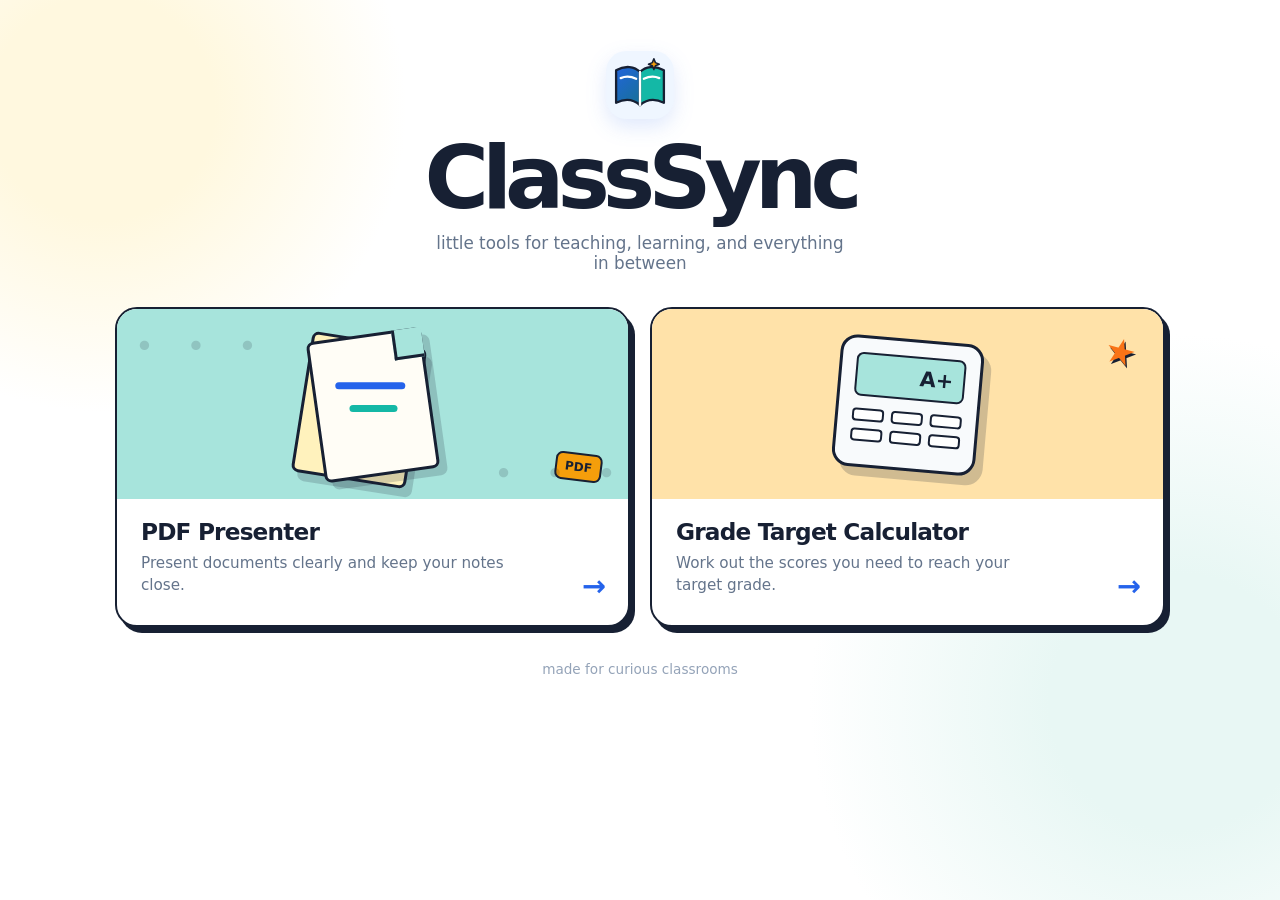
==== index.html @ af934e6d "Imported two different apps into a central hub called ClassSync" ====
<!doctype html>
<html lang="en">
  <head>
    <meta charset="UTF-8" />
    <meta name="viewport" content="width=device-width, initial-scale=1.0" />
    <meta
      name="description"
      content="ClassSync - a central hub for classroom and teaching tools."
    />
    <title>ClassSync</title>
    <link rel="icon" type="image/svg+xml" href="assets/classsync-logo.svg" />
    <link rel="stylesheet" href="styles.css" />
  </head>
  <body>
    <main class="hub">
      <header class="hub__header">
        <img
          class="hub__logo"
          src="assets/classsync-logo.svg"
          alt="ClassSync learning logo"
        />
        <h1>ClassSync</h1>
        <p>little tools for teaching, learning, and everything in between</p>
      </header>

      <section class="tool-grid" aria-label="ClassSync tools">
        <a class="tool-card tool-card--presenter" href="PDF%20Presenter/index.html">
          <span class="tool-card__art" aria-hidden="true">
            <span class="paper paper--back"></span>
            <span class="paper paper--front">
              <span class="paper__line"></span>
              <span class="paper__line paper__line--short"></span>
              <span class="paper__fold"></span>
            </span>
            <span class="tool-card__badge">PDF</span>
          </span>
          <span class="tool-card__content">
            <span class="tool-card__title">PDF Presenter</span>
            <span class="tool-card__description">
              Present documents clearly and keep your notes close.
            </span>
          </span>
          <span class="tool-card__arrow" aria-hidden="true">&rarr;</span>
        </a>

        <a
          class="tool-card tool-card--calculator"
          href="Transmuted%20Grade%20Target%20Calculator/index.html"
        >
          <span class="tool-card__art" aria-hidden="true">
            <span class="calculator">
              <span class="calculator__screen">A+</span>
              <span class="calculator__keys">
                <i></i><i></i><i></i><i></i><i></i><i></i>
              </span>
            </span>
            <span class="calculator__spark">★</span>
          </span>
          <span class="tool-card__content">
            <span class="tool-card__title">Grade Target Calculator</span>
            <span class="tool-card__description">
              Work out the scores you need to reach your target grade.
            </span>
          </span>
          <span class="tool-card__arrow" aria-hidden="true">&rarr;</span>
        </a>
      </section>

      <footer class="hub__footer">made for curious classrooms</footer>
    </main>
  </body>
</html>
---- styles.css ----
:root {
  color-scheme: light;
  font-family:
    "Trebuchet MS", "Segoe UI", system-ui, sans-serif;
  color: #172033;
  background: #fff;
  font-synthesis: none;
}

* {
  box-sizing: border-box;
}

body {
  min-width: 320px;
  min-height: 100vh;
  margin: 0;
  background:
    radial-gradient(circle at 8% 12%, #fff8df 0 7rem, transparent 19rem),
    radial-gradient(circle at 92% 78%, #e8f7f4 0 8rem, transparent 23rem),
    #fff;
}

.hub {
  width: min(1050px, calc(100% - 40px));
  min-height: 100vh;
  margin: 0 auto;
  padding: 48px 0 36px;
}

.hub__header {
  margin: 0 auto 34px;
  text-align: center;
}

.hub__logo {
  width: 74px;
  height: 74px;
  margin-bottom: 12px;
  filter: drop-shadow(0 8px 10px rgba(37, 99, 235, 0.14));
}

.hub__header h1 {
  margin: 0;
  color: #172033;
  font-size: clamp(3rem, 8vw, 5.5rem);
  font-weight: 900;
  letter-spacing: -0.08em;
  line-height: 0.9;
}

.hub__header p {
  max-width: 420px;
  margin: 16px auto 0;
  color: #64748b;
  font-size: 1.05rem;
}

.tool-grid {
  display: grid;
  grid-template-columns: repeat(2, minmax(0, 1fr));
  gap: 20px;
}

.tool-card {
  display: grid;
  min-height: 320px;
  grid-template-rows: 190px auto;
  position: relative;
  overflow: hidden;
  border: 2px solid #172033;
  border-radius: 22px;
  color: inherit;
  background: #fff;
  box-shadow: 5px 6px 0 #172033;
  text-decoration: none;
  transition:
    transform 160ms ease,
    box-shadow 160ms ease;
}

.tool-card:hover {
  transform: translate(-2px, -4px) rotate(-0.4deg);
  box-shadow: 8px 10px 0 #172033;
}

.tool-card:focus-visible {
  outline: 4px solid #93b4fa;
  outline-offset: 4px;
}

.tool-card__art {
  display: block;
  position: relative;
  overflow: hidden;
}

.tool-card--presenter .tool-card__art {
  background: #a7e4dc;
}

.tool-card--presenter .tool-card__art::before,
.tool-card--presenter .tool-card__art::after {
  position: absolute;
  color: rgba(23, 32, 51, 0.16);
  content: "•  •  •";
  font-size: 2rem;
  letter-spacing: 0.7rem;
}

.tool-card--presenter .tool-card__art::before {
  top: 18px;
  left: 18px;
}

.tool-card--presenter .tool-card__art::after {
  right: 12px;
  bottom: 8px;
  transform: rotate(180deg);
}

.paper {
  position: absolute;
  width: 116px;
  height: 142px;
  border: 3px solid #172033;
  border-radius: 7px;
  background: #fffdf6;
  box-shadow: 7px 8px 0 rgba(23, 32, 51, 0.18);
  transform: rotate(-8deg);
}

.paper--back {
  top: 30px;
  left: calc(50% - 72px);
  background: #fff2bd;
  transform: rotate(9deg);
}

.paper--front {
  top: 25px;
  left: calc(50% - 58px);
}

.paper__line {
  display: block;
  width: 70px;
  height: 7px;
  margin: 45px auto 0;
  border-radius: 5px;
  background: #2563eb;
  transform: rotate(8deg);
}

.paper__line--short {
  width: 48px;
  margin-top: 16px;
  background: #14b8a6;
}

.paper__fold {
  position: absolute;
  top: -3px;
  right: -3px;
  width: 30px;
  height: 30px;
  border-bottom: 3px solid #172033;
  border-left: 3px solid #172033;
  background: #a7e4dc;
}

.tool-card__badge {
  position: absolute;
  right: 26px;
  bottom: 18px;
  padding: 5px 8px;
  border: 2px solid #172033;
  border-radius: 7px;
  background: #f59e0b;
  color: #172033;
  font-size: 0.75rem;
  font-weight: 900;
  transform: rotate(7deg);
}

.tool-card--calculator .tool-card__art {
  background: #ffe2a9;
}

.calculator {
  display: block;
  position: absolute;
  top: 30px;
  left: calc(50% - 72px);
  width: 144px;
  height: 132px;
  padding: 14px;
  border: 3px solid #172033;
  border-radius: 17px;
  background: #f8fafc;
  box-shadow: 8px 9px 0 rgba(23, 32, 51, 0.2);
  transform: rotate(5deg);
}

.calculator__screen {
  display: block;
  padding: 8px 10px;
  border: 2px solid #172033;
  border-radius: 7px;
  background: #a7e4dc;
  font-size: 1.3rem;
  font-weight: 900;
  text-align: right;
}

.calculator__keys {
  display: grid;
  grid-template-columns: repeat(3, 1fr);
  gap: 7px;
  margin-top: 12px;
}

.calculator__keys i {
  display: block;
  height: 13px;
  border: 2px solid #172033;
  border-radius: 4px;
  background: #fff;
}

.calculator__spark {
  position: absolute;
  top: 22px;
  right: 26px;
  color: #f97316;
  font-size: 2.2rem;
  text-shadow: 2px 2px 0 #172033;
  transform: rotate(15deg);
}

.tool-card__content {
  display: flex;
  min-width: 0;
  flex-direction: column;
  gap: 7px;
  padding: 20px 24px 23px;
}

.tool-card__title {
  font-size: 1.45rem;
  font-weight: 900;
  letter-spacing: -0.035em;
  line-height: 1.1;
}

.tool-card__description {
  max-width: 82%;
  color: #64748b;
  font-size: 0.95rem;
  line-height: 1.45;
}

.tool-card__arrow {
  position: absolute;
  right: 22px;
  bottom: 22px;
  color: #2563eb;
  font-size: 1.8rem;
  font-weight: 900;
  transition: transform 160ms ease;
}

.tool-card:hover .tool-card__arrow {
  transform: translateX(5px);
}

.hub__footer {
  margin-top: 34px;
  color: #94a3b8;
  font-size: 0.85rem;
  text-align: center;
}

@media (max-width: 700px) {
  .hub {
    width: min(100% - 28px, 1050px);
    padding-top: 32px;
  }

  .tool-grid {
    grid-template-columns: 1fr;
  }

  .tool-card {
    min-height: 290px;
    grid-template-rows: 165px auto;
  }
}
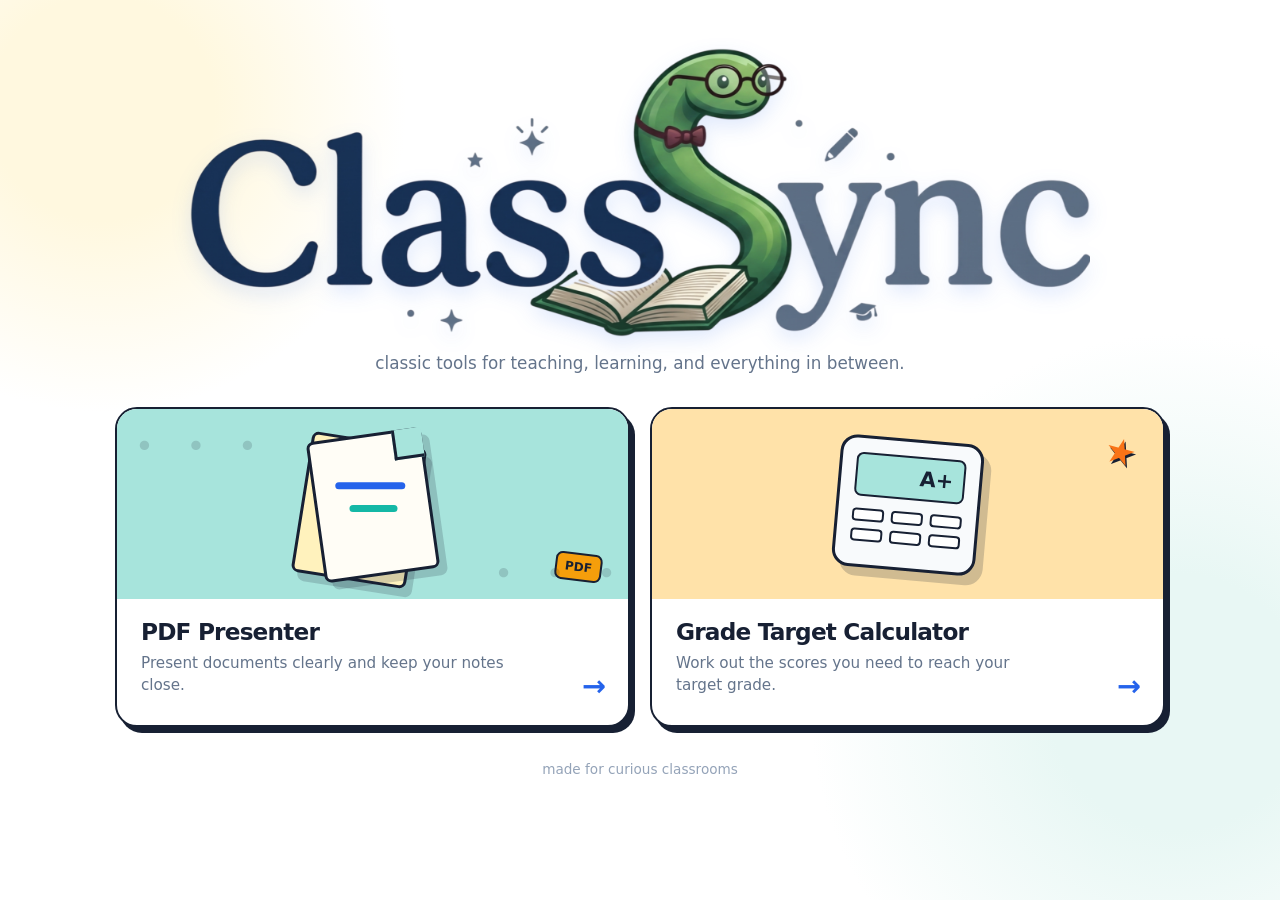
==== commit bd3fe2be: "updated logo" ====
--- a/index.html
+++ b/index.html
@@ -8,23 +8,27 @@
       content="ClassSync - a central hub for classroom and teaching tools."
     />
     <title>ClassSync</title>
-    <link rel="icon" type="image/svg+xml" href="assets/classsync-logo.svg" />
+    <link rel="icon" type="image/png" href="assets/ClassSync.png" />
     <link rel="stylesheet" href="styles.css" />
   </head>
   <body>
     <main class="hub">
       <header class="hub__header">
-        <img
-          class="hub__logo"
-          src="assets/classsync-logo.svg"
-          alt="ClassSync learning logo"
-        />
-        <h1>ClassSync</h1>
-        <p>little tools for teaching, learning, and everything in between</p>
+        <h1>
+          <img
+            class="hub__logo"
+            src="assets/ClassSync.png"
+            alt="ClassSync learning logo"
+          />
+        </h1>
+        <p>classic tools for teaching, learning, and everything in between.</p>
       </header>
 
       <section class="tool-grid" aria-label="ClassSync tools">
-        <a class="tool-card tool-card--presenter" href="PDF%20Presenter/index.html">
+        <a
+          class="tool-card tool-card--presenter"
+          href="PDF%20Presenter/index.html"
+        >
           <span class="tool-card__art" aria-hidden="true">
             <span class="paper paper--back"></span>
             <span class="paper paper--front">
--- a/styles.css
+++ b/styles.css
@@ -1,7 +1,6 @@
 :root {
   color-scheme: light;
-  font-family:
-    "Trebuchet MS", "Segoe UI", system-ui, sans-serif;
+  font-family: "Trebuchet MS", "Segoe UI", system-ui, sans-serif;
   color: #172033;
   background: #fff;
   font-synthesis: none;
@@ -17,8 +16,7 @@
   margin: 0;
   background:
     radial-gradient(circle at 8% 12%, #fff8df 0 7rem, transparent 19rem),
-    radial-gradient(circle at 92% 78%, #e8f7f4 0 8rem, transparent 23rem),
-    #fff;
+    radial-gradient(circle at 92% 78%, #e8f7f4 0 8rem, transparent 23rem), #fff;
 }
 
 .hub {
@@ -34,9 +32,10 @@
 }
 
 .hub__logo {
-  width: 74px;
-  height: 74px;
-  margin-bottom: 12px;
+  display: block;
+  width: min(100%, 900px);
+  height: auto;
+  margin: 0 auto 12px;
   filter: drop-shadow(0 8px 10px rgba(37, 99, 235, 0.14));
 }
 
@@ -50,7 +49,7 @@
 }
 
 .hub__header p {
-  max-width: 420px;
+  max-width: 700px;
   margin: 16px auto 0;
   color: #64748b;
   font-size: 1.05rem;
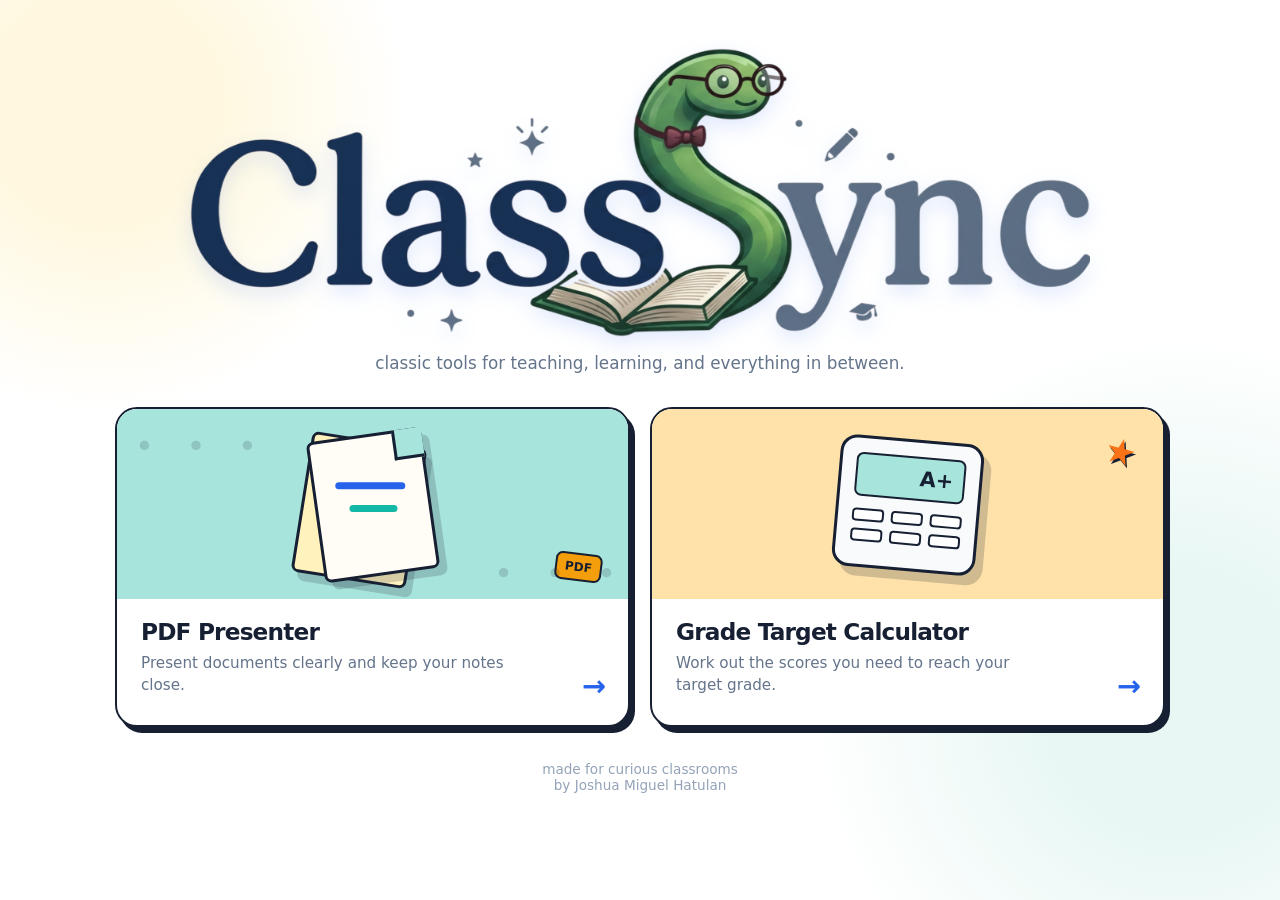
==== commit d8dd373f: "added name" ====
--- a/index.html
+++ b/index.html
@@ -3,6 +3,15 @@
   <head>
     <meta charset="UTF-8" />
     <meta name="viewport" content="width=device-width, initial-scale=1.0" />
+    <link rel="canonical" href="https://jmjhatulan.github.io/ClassSync/" />
+    <script>
+      if (
+        window.location.hostname === "jmjhatulan.github.io" &&
+        window.location.pathname.endsWith("/index.html")
+      ) {
+        window.location.replace("/ClassSync/");
+      }
+    </script>
     <meta
       name="description"
       content="ClassSync - a central hub for classroom and teaching tools."
@@ -25,10 +34,7 @@
       </header>
 
       <section class="tool-grid" aria-label="ClassSync tools">
-        <a
-          class="tool-card tool-card--presenter"
-          href="PDF%20Presenter/index.html"
-        >
+        <a class="tool-card tool-card--presenter" href="./presenter">
           <span class="tool-card__art" aria-hidden="true">
             <span class="paper paper--back"></span>
             <span class="paper paper--front">
@@ -47,10 +53,7 @@
           <span class="tool-card__arrow" aria-hidden="true">&rarr;</span>
         </a>
 
-        <a
-          class="tool-card tool-card--calculator"
-          href="Transmuted%20Grade%20Target%20Calculator/index.html"
-        >
+        <a class="tool-card tool-card--calculator" href="./calculator">
           <span class="tool-card__art" aria-hidden="true">
             <span class="calculator">
               <span class="calculator__screen">A+</span>
@@ -70,7 +73,10 @@
         </a>
       </section>
 
-      <footer class="hub__footer">made for curious classrooms</footer>
+      <footer class="hub__footer">
+        made for curious classrooms
+        <div>by Joshua Miguel Hatulan</div>
+      </footer>
     </main>
   </body>
 </html>
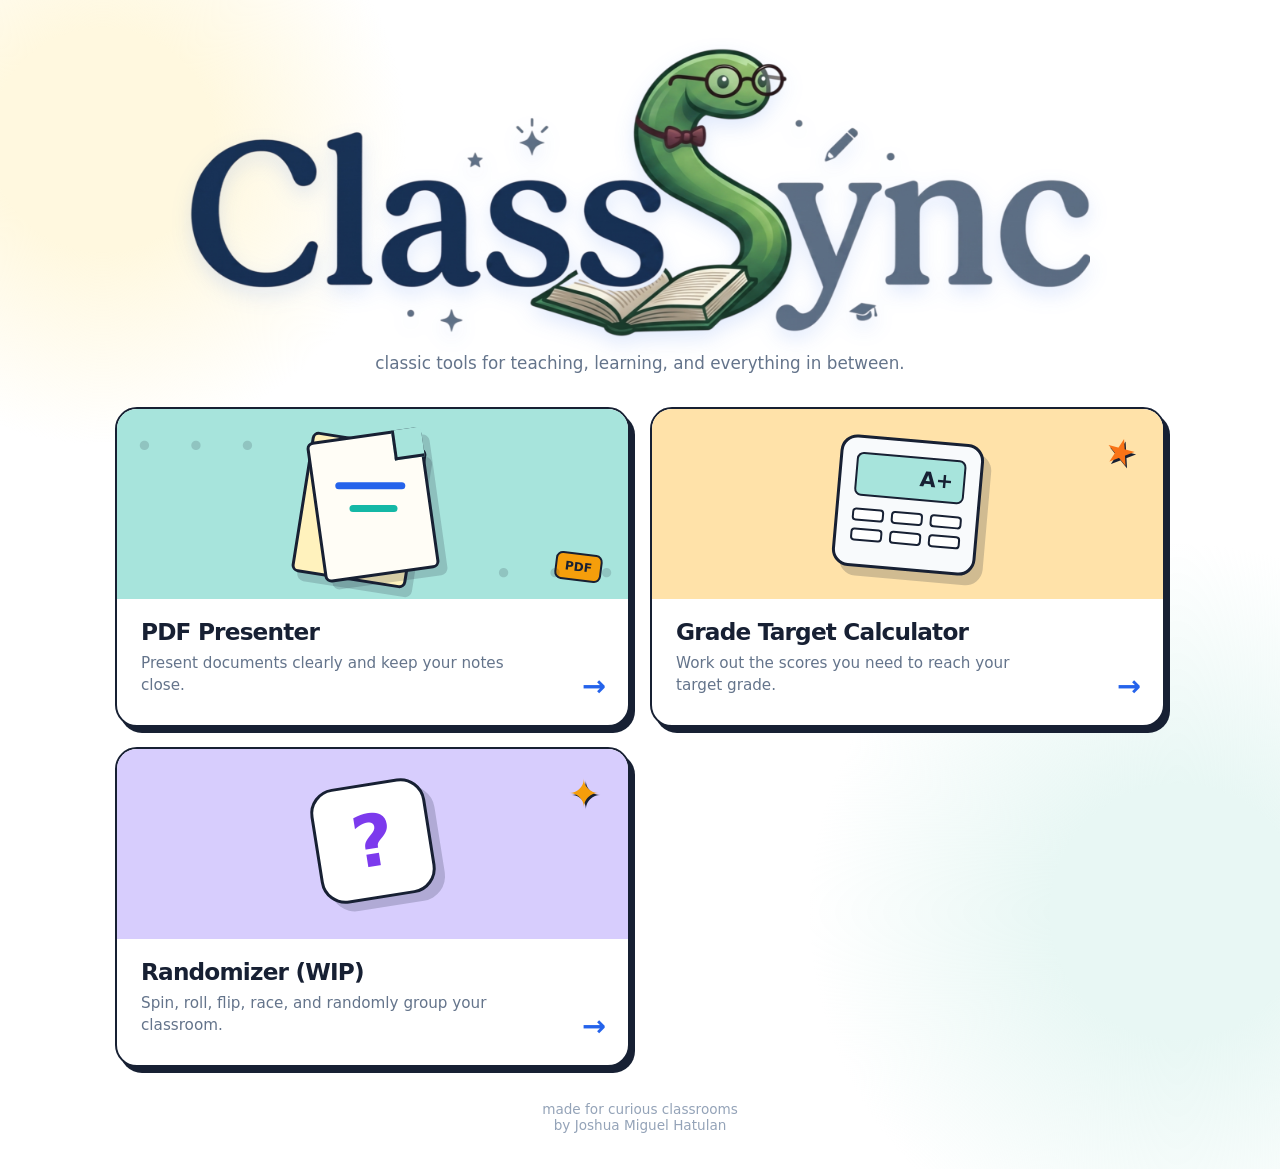
==== commit 60cf68b2: "added new Randomizer, still WIP" ====
--- a/index.html
+++ b/index.html
@@ -71,6 +71,20 @@
           </span>
           <span class="tool-card__arrow" aria-hidden="true">&rarr;</span>
         </a>
+
+        <a class="tool-card tool-card--randomizer" href="./randomizer/">
+          <span class="tool-card__art" aria-hidden="true">
+            <span class="randomizer-die">?</span>
+            <span class="randomizer-spark">✦</span>
+          </span>
+          <span class="tool-card__content">
+            <span class="tool-card__title">Randomizer (WIP)</span>
+            <span class="tool-card__description">
+              Spin, roll, flip, race, and randomly group your classroom.
+            </span>
+          </span>
+          <span class="tool-card__arrow" aria-hidden="true">&rarr;</span>
+        </a>
       </section>
 
       <footer class="hub__footer">
--- a/styles.css
+++ b/styles.css
@@ -237,6 +237,37 @@
   transform: rotate(15deg);
 }
 
+.tool-card--randomizer .tool-card__art {
+  background: #d7cdfd;
+}
+
+.randomizer-die {
+  display: grid;
+  position: absolute;
+  top: 34px;
+  left: calc(50% - 58px);
+  width: 116px;
+  height: 116px;
+  place-items: center;
+  border: 3px solid #172033;
+  border-radius: 25px;
+  background: #fff;
+  box-shadow: 8px 9px 0 rgba(23, 32, 51, 0.2);
+  color: #7c3aed;
+  font-size: 4.5rem;
+  font-weight: 900;
+  transform: rotate(-9deg);
+}
+
+.randomizer-spark {
+  position: absolute;
+  top: 22px;
+  right: 28px;
+  color: #f59e0b;
+  font-size: 2.4rem;
+  text-shadow: 2px 2px 0 #172033;
+}
+
 .tool-card__content {
   display: flex;
   min-width: 0;
